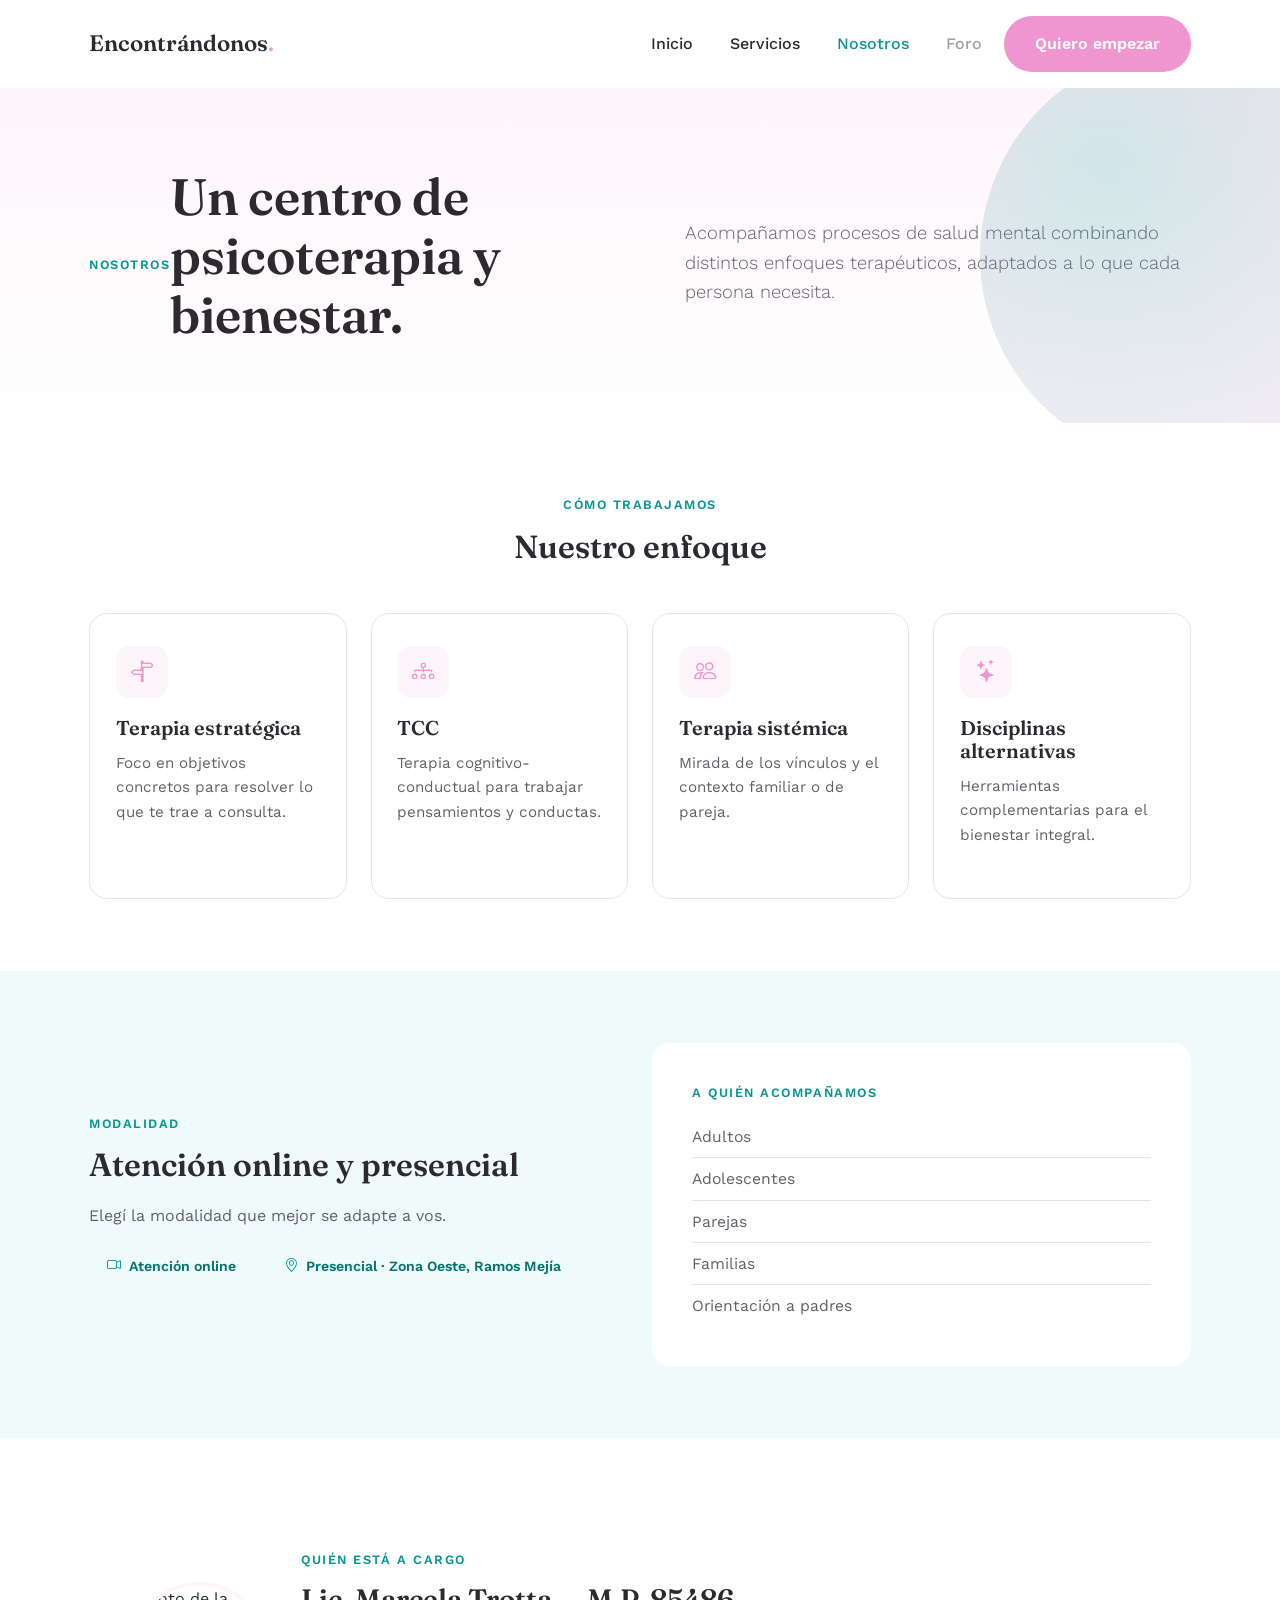
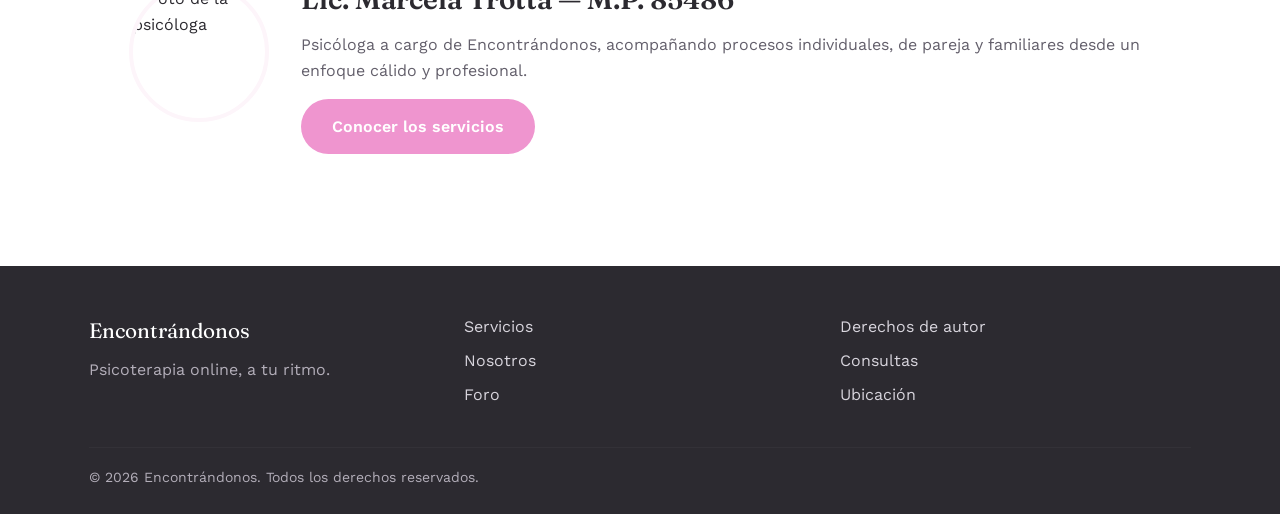
==== pages/nosotros.html @ 00f2ca42 "agregado de nosotros y su css, arreglo errores" ====
<!DOCTYPE html>
<html lang="es">
<head>
<meta charset="UTF-8">
<meta name="viewport" content="width=device-width, initial-scale=1.0">
<title>Nosotros · Encontrándonos</title>

<link rel="preconnect" href="https://fonts.googleapis.com">
<link href="https://fonts.googleapis.com/css2?family=Fraunces:wght@500;600;700&family=Work+Sans:wght@400;500;600&display=swap" rel="stylesheet">
<link href="https://cdn.jsdelivr.net/npm/bootstrap@5.3.3/dist/css/bootstrap.min.css" rel="stylesheet">
<link href="https://cdn.jsdelivr.net/npm/bootstrap-icons@1.11.3/font/bootstrap-icons.css" rel="stylesheet">
<link rel="stylesheet" href="../style.css">
</head>
<body>

<!-- NAV -->
<nav class="navbar navbar-expand-md">
  <div class="container">
    <a class="navbar-brand d-flex align-items-center" href="../index.html">
      <span>Encontrándonos<em>.</em></span>
    </a>
    <button class="navbar-toggler" type="button" data-bs-toggle="collapse" data-bs-target="#navMenu">
      <span class="navbar-toggler-icon"></span>
    </button>
    <div class="collapse navbar-collapse justify-content-end" id="navMenu">
      <ul class="navbar-nav align-items-md-center gap-md-2">
        <li class="nav-item"><a class="nav-link" href="../index.html">Inicio</a></li>
        <li class="nav-item"><a class="nav-link" href="servicios.html">Servicios</a></li>
        <li class="nav-item"><a class="nav-link active" href="#">Nosotros</a></li>
        <li class="nav-item"><a class="nav-link disabled" href="#" tabindex="-1">Foro</a></li>
        <li class="nav-item">
          <a class="btn-brand btn-primary" href="servicios.html">Quiero empezar</a>
        </li>
      </ul>
    </div>
  </div>
</nav>

<!-- INTRO -->
<header class="hero" style="padding-bottom:3rem;">
  <span class="breathing-circle" aria-hidden="true"></span>
  <div class="container">
    <p class="eyebrow">Nosotros</p>
    <h1 style="max-width:22ch;">Un centro de psicoterapia y bienestar.</h1>
    <p class="lead">
      Acompañamos procesos de salud mental combinando distintos enfoques terapéuticos,
      adaptados a lo que cada persona necesita.
    </p>
  </div>
</header>

<!-- ENFOQUE -->
<section class="section" id="enfoque">
  <div class="container">
    <div class="text-center mb-5">
      <p class="eyebrow">Cómo trabajamos</p>
      <h2>Nuestro enfoque</h2>
    </div>

    <div class="row g-4">
      <div class="col-12 col-sm-6 col-lg-3">
        <div class="item">
          <div class="item-icon"><i class="bi bi-signpost-split"></i></div>
          <h3>Terapia estratégica</h3>
          <p>Foco en objetivos concretos para resolver lo que te trae a consulta.</p>
        </div>
      </div>
      <div class="col-12 col-sm-6 col-lg-3">
        <div class="item">
          <div class="item-icon"><i class="bi bi-diagram-3"></i></div>
          <h3>TCC</h3>
          <p>Terapia cognitivo-conductual para trabajar pensamientos y conductas.</p>
        </div>
      </div>
      <div class="col-12 col-sm-6 col-lg-3">
        <div class="item">
          <div class="item-icon"><i class="bi bi-people"></i></div>
          <h3>Terapia sistémica</h3>
          <p>Mirada de los vínculos y el contexto familiar o de pareja.</p>
        </div>
      </div>
      <div class="col-12 col-sm-6 col-lg-3">
        <div class="item">
          <div class="item-icon"><i class="bi bi-stars"></i></div>
          <h3>Disciplinas alternativas</h3>
          <p>Herramientas complementarias para el bienestar integral.</p>
        </div>
      </div>
    </div>
  </div>
</section>

<!-- MODALIDAD -->
<section class="section section-alt">
  <div class="container">
    <div class="row align-items-center g-4">
      <div class="col-12 col-lg-6">
        <p class="eyebrow">Modalidad</p>
        <h2>Atención online y presencial</h2>
        <p>Elegí la modalidad que mejor se adapte a vos.</p>
        <div>
          <span class="chip"><i class="bi bi-camera-video"></i> Atención online</span>
          <span class="chip"><i class="bi bi-geo-alt"></i> Presencial · Zona Oeste, Ramos Mejía</span>
        </div>
      </div>
      <div class="col-12 col-lg-6">
        <div class="info">
          <p class="eyebrow">A quién acompañamos</p>
          <ul>
            <li>Adultos</li>
            <li>Adolescentes</li>
            <li>Parejas</li>
            <li>Familias</li>
            <li>Orientación a padres</li>
          </ul>
        </div>
      </div>
    </div>
  </div>
</section>

<!-- PROFESIONAL -->
<section class="section">
  <div class="container">
    <div class="info info-bio">
      <img src="https://placehold.co/280x280/08958f/ffffff?text=Foto" alt="Foto de la psicóloga">
      <div class="info-bio-text">
        <p class="eyebrow">Quién está a cargo</p>
        <h3>Lic. Marcela Trotta — M.P. 85486</h3>
        <p>Psicóloga a cargo de Encontrándonos, acompañando procesos individuales, de pareja y familiares desde un enfoque cálido y profesional.</p>
        <a href="servicios.html" class="btn-brand btn-primary">Conocer los servicios</a>
      </div>
    </div>
  </div>
</section>

<!-- FOOTER -->
<footer>
  <div class="container">
    <div class="row">
      <div class="col-md-4 mb-4 mb-md-0">
        <div class="footer-brand">Encontrándonos</div>
        <p class="mb-0" style="color:#b3aeb9;">Psicoterapia online, a tu ritmo.</p>
      </div>
      <div class="col-md-4 mb-4 mb-md-0">
        <ul class="footer-links">
          <li><a href="servicios.html">Servicios</a></li>
          <li><a href="#">Nosotros</a></li>
          <li><a href="#" class="disabled">Foro</a></li>
        </ul>
      </div>
      <div class="col-md-4">
        <!-- estas páginas se agregan en el archivo 4 -->
        <ul class="footer-links">
          <li><a href="#">Derechos de autor</a></li>
          <li><a href="#">Consultas</a></li>
          <li><a href="#">Ubicación</a></li>
        </ul>
      </div>
    </div>
    <hr>
    <small>© 2026 Encontrándonos. Todos los derechos reservados.</small>
  </div>
</footer>

<script src="https://cdn.jsdelivr.net/npm/bootstrap@5.3.3/dist/js/bootstrap.bundle.min.js"></script>
</body>
</html>
---- style.css ----
/* =========================================================
   Encontrándonos · Psicoterapia
   style.css — hoja de estilos base
   Clases principales: .container / .item / .info / .foro
   ========================================================= */

:root{
  --white: #ffffff;
  --primary: #ef95cf;        /* magenta pastel */
  --primary-dark: #d976b0;
  --secondary: #08958f;      /* cian vivido */
  --secondary-dark: #067370;
  --text: #2c2a30;
  --text-soft: #635f6b;
  --bg-soft: #fdf5fa;
  --bg-soft-2: #eefbfa;
  --border: #eee0ea;

  --font-display: "Fraunces", serif;
  --font-body: "Work Sans", sans-serif;

  --radius: 18px;
  --shadow: 0 10px 30px rgba(44, 42, 48, 0.08);
}

/* ---------- Reset base ---------- */
*, *::before, *::after{ box-sizing: border-box; }
html{ scroll-behavior: smooth; }
body{
  margin: 0;
  font-family: var(--font-body);
  color: var(--text);
  background: var(--white);
  line-height: 1.6;
}
h1, h2, h3, h4{
  font-family: var(--font-display);
  font-weight: 600;
  line-height: 1.15;
  margin: 0 0 .6em;
}
p{ margin: 0 0 1em; color: var(--text-soft); }
a{ text-decoration: none; color: inherit; }
img{ max-width: 100%; display: block; }
ul{ list-style: none; margin: 0; padding: 0; }

/* ---------- Utilidades de texto ---------- */
.eyebrow{
  font-size: .8rem;
  letter-spacing: .12em;
  text-transform: uppercase;
  color: var(--secondary);
  font-weight: 600;
}
.text-center{ text-align: center; }

/* ---------- Botones ---------- */
.btn-brand{
  display: inline-block;
  padding: .8rem 1.8rem;
  border-radius: 50px;
  font-family: var(--font-body);
  font-weight: 600;
  border: 2px solid transparent;
  cursor: pointer;
  transition: transform .2s ease, box-shadow .2s ease, background .2s ease;
}
.btn-primary{
  background: var(--primary);
  color: var(--white);
}
.btn-primary:hover{
  background: var(--primary-dark);
  transform: translateY(-2px);
  box-shadow: var(--shadow);
  color: var(--white);
}
.btn-outline{
  background: transparent;
  border-color: var(--secondary);
  color: var(--secondary);
}
.btn-outline:hover{
  background: var(--secondary);
  color: var(--white);
}

/* ---------- Navbar ---------- */
.navbar-brand{
  height: 4.5rem;
}
.navbar-brand span{
  font-family: var(--font-display);
  font-size: 1.4rem;
  font-weight: 600;
  color: var(--text);
}
.navbar-brand span em{
  font-style: normal;
  color: var(--primary);
}
.nav-link{
  font-weight: 500;
  color: var(--text) !important;
  margin: 0 .4rem;
  position: relative;
}
.nav-link::after{
  content: "";
  position: absolute;
  left: 0; bottom: -2px;
  width: 0; height: 2px;
  background: var(--secondary);
  transition: width .25s ease;
}
.nav-link:hover::after{ width: 100%; }
.nav-link.disabled{
  opacity: .45;
  pointer-events: none;
}
.nav-link.active{ color: var(--secondary) !important; }

/* ---------- Hero ---------- */
.hero{
  position: relative;
  overflow: hidden;
  padding: 5rem 0 6rem;
  background: linear-gradient(180deg, var(--bg-soft) 0%, var(--white) 100%);
}
.breathing-circle{
  position: absolute;
  top: 50%; right: -120px;
  width: 420px; height: 420px;
  border-radius: 50%;
  transform: translateY(-50%);
  background: radial-gradient(circle at 30% 30%, var(--secondary) 0%, var(--primary) 100%);
  opacity: .18;
  animation: breathe 6s ease-in-out infinite;
}
@keyframes breathe{
  0%, 100%{ transform: translateY(-50%) scale(1); }
  50%{ transform: translateY(-50%) scale(1.12); }
}
@media (prefers-reduced-motion: reduce){
  .breathing-circle{ animation: none; }
}
.hero h1{
  font-size: clamp(2.2rem, 4vw, 3.4rem);
  max-width: 14ch;
}
.hero h1 em{
  font-style: normal;
  color: var(--primary);
}
.hero p.lead{
  font-size: 1.15rem;
  max-width: 46ch;
}

/* ---------- Container (caja general de secciones/items) ---------- */
.section{
  padding: 4.5rem 0;
}
.section-alt{
  background: var(--bg-soft-2);
}
.container{
  width: 100%;
  max-width: 1140px;
  margin: 0 auto;
  padding: 0 1.2rem;
}

/* ---------- Item (tarjetas) ---------- */
.item{
  background: var(--white);
  border: 1px solid var(--border);
  border-radius: var(--radius);
  padding: 2rem 1.6rem;
  height: 100%;
  transition: transform .25s ease, box-shadow .25s ease;
}
.item:hover{
  transform: translateY(-6px);
  box-shadow: var(--shadow);
}
.item-icon{
  width: 52px; height: 52px;
  border-radius: 14px;
  display: flex; align-items: center; justify-content: center;
  font-size: 1.4rem;
  margin-bottom: 1.1rem;
  background: var(--bg-soft);
  color: var(--primary);
}
.item h3{ font-size: 1.25rem; }
.item p{ font-size: .95rem; margin-bottom: 1.2rem; }

/* variante para plan destacado */
.item-featured{
  border-color: var(--secondary);
  box-shadow: var(--shadow);
  position: relative;
}
.item-featured .badge-pop{
  position: absolute;
  top: -12px; left: 1.6rem;
  background: var(--secondary);
  color: var(--white);
  font-size: .72rem;
  font-weight: 600;
  padding: .3rem .8rem;
  border-radius: 50px;
}
.item-price{
  font-family: var(--font-display);
  font-size: 1.6rem;
  color: var(--secondary);
  margin-bottom: .2rem;
}
.item-price small{
  font-family: var(--font-body);
  font-size: .8rem;
  color: var(--text-soft);
  font-weight: 400;
}
.item ul{ margin-bottom: 1.4rem; }
.item ul li{
  font-size: .9rem;
  color: var(--text-soft);
  padding-left: 1.4rem;
  position: relative;
  margin-bottom: .5rem;
}
.item ul li::before{
  content: "✓";
  position: absolute;
  left: 0;
  color: var(--secondary);
  font-weight: 700;
}

/* ---------- Info (bloques de información / bio / formulario) ---------- */
.info{
  background: var(--white);
  border-radius: var(--radius);
  padding: 2.5rem;
}
.info-bio{
  display: flex;
  gap: 2rem;
  align-items: center;
  flex-wrap: wrap;
}
.info-bio img{
  width: 140px; height: 140px;
  border-radius: 50%;
  object-fit: cover;
  border: 4px solid var(--bg-soft);
}
.info-bio-text{ flex: 1; min-width: 220px; }

.info ul li{
  font-size: .98rem;
  color: var(--text-soft);
  padding: .5rem 0;
  border-bottom: 1px solid var(--border);
}
.info ul li:last-child{ border-bottom: none; }

/* Formulario dentro de .info */
.info form label{
  font-size: .85rem;
  font-weight: 600;
  color: var(--text);
  margin-bottom: .3rem;
  display: block;
}
.info .form-control,
.info .form-select{
  border: 1px solid var(--border);
  border-radius: 10px;
  padding: .65rem .9rem;
  font-family: var(--font-body);
}
.info .form-control:focus,
.info .form-select:focus{
  border-color: var(--secondary);
  box-shadow: 0 0 0 3px rgba(8,149,143,.15);
}

/* ---------- Chip (modalidad de atención, etiquetas cortas) ---------- */
.chip{
  display: inline-flex;
  align-items: center;
  gap: .5rem;
  padding: .6rem 1.1rem;
  border-radius: 50px;
  background: var(--bg-soft-2);
  color: var(--secondary-dark);
  font-weight: 600;
  font-size: .88rem;
  margin: 0 .5rem .5rem 0;
}
.chip i{ color: var(--secondary); }

/* ---------- Foro (placeholder para próxima actualización) ---------- */
.foro{
  background: var(--bg-soft);
  border-radius: var(--radius);
  padding: 2rem;
}

/* ---------- Footer ---------- */
footer{
  background: var(--text);
  color: var(--white);
  padding: 3rem 0 1.5rem;
}
footer .footer-brand{
  font-family: var(--font-display);
  font-size: 1.3rem;
  margin-bottom: .6rem;
}
footer a{
  color: #d8d5dd;
  transition: color .2s ease;
}
footer a:hover{ color: var(--primary); }
footer .footer-links li{ margin-bottom: .5rem; }
footer hr{ border-color: rgba(255,255,255,.12); margin: 2rem 0 1rem; }
footer small{ color: #b3aeb9; }

/* =========================================================
   MEDIA QUERIES — mobile primero
   ========================================================= */

/* Celular chico*/
@media (max-width: 575.98px){
  .hero{ padding: 3.5rem 0 4rem; text-align: center; }
  .hero p.lead{ margin: 0 auto 1.5rem; }
  .breathing-circle{ width: 260px; height: 260px; right: -80px; opacity: .12; }
  .section{ padding: 3rem 0; }
  .info-bio{ flex-direction: column; text-align: center; }
}

/* Tablet */
@media (min-width: 576px) and (max-width: 991.98px){
  .hero{ padding: 4rem 0 5rem; }
  .breathing-circle{ width: 340px; height: 340px; }
  .section{ padding: 4rem 0; }
}

/* PC / escritorio */
@media (min-width: 992px){
  .hero .container{
    display: flex;
    align-items: center;
  }
}
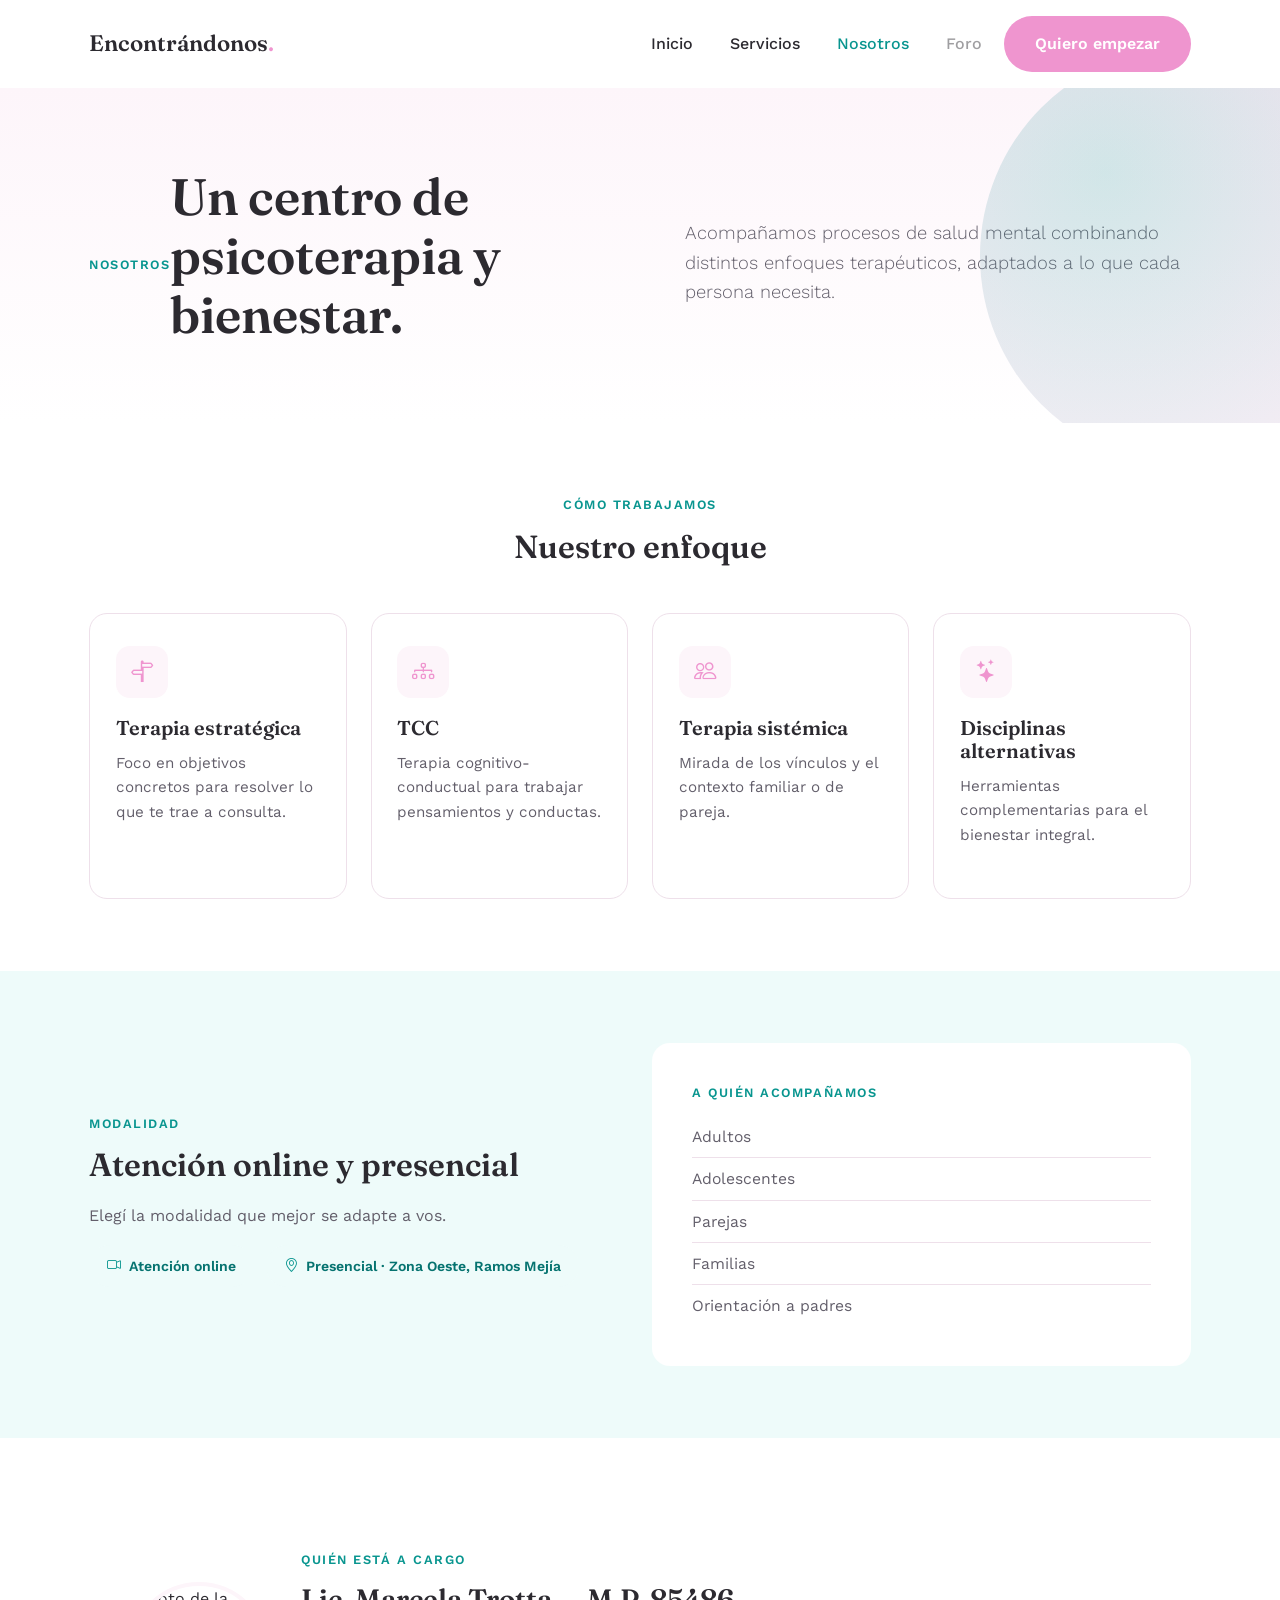
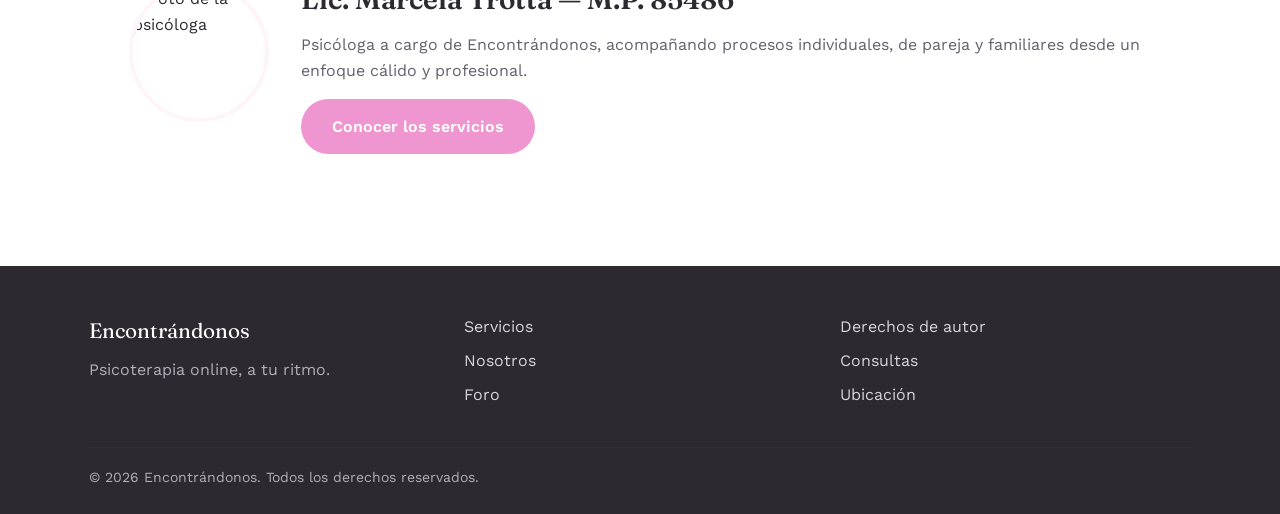
==== commit beebd798: "arreglo de css, reorganizacion, agregado de pages(informacion legal) y agregado de js" ====
--- a/pages/nosotros.html
+++ b/pages/nosotros.html
@@ -52,35 +52,35 @@
 <!-- ENFOQUE -->
 <section class="section" id="enfoque">
   <div class="container">
-    <div class="text-center mb-5">
+    <div class="text-center mb-5 reveal">
       <p class="eyebrow">Cómo trabajamos</p>
       <h2>Nuestro enfoque</h2>
     </div>
 
     <div class="row g-4">
       <div class="col-12 col-sm-6 col-lg-3">
-        <div class="item">
+        <div class="item reveal">
           <div class="item-icon"><i class="bi bi-signpost-split"></i></div>
           <h3>Terapia estratégica</h3>
           <p>Foco en objetivos concretos para resolver lo que te trae a consulta.</p>
         </div>
       </div>
       <div class="col-12 col-sm-6 col-lg-3">
-        <div class="item">
+        <div class="item reveal">
           <div class="item-icon"><i class="bi bi-diagram-3"></i></div>
           <h3>TCC</h3>
           <p>Terapia cognitivo-conductual para trabajar pensamientos y conductas.</p>
         </div>
       </div>
       <div class="col-12 col-sm-6 col-lg-3">
-        <div class="item">
+        <div class="item reveal">
           <div class="item-icon"><i class="bi bi-people"></i></div>
           <h3>Terapia sistémica</h3>
           <p>Mirada de los vínculos y el contexto familiar o de pareja.</p>
         </div>
       </div>
       <div class="col-12 col-sm-6 col-lg-3">
-        <div class="item">
+        <div class="item reveal">
           <div class="item-icon"><i class="bi bi-stars"></i></div>
           <h3>Disciplinas alternativas</h3>
           <p>Herramientas complementarias para el bienestar integral.</p>
@@ -104,7 +104,7 @@
         </div>
       </div>
       <div class="col-12 col-lg-6">
-        <div class="info">
+        <div class="info reveal">
           <p class="eyebrow">A quién acompañamos</p>
           <ul>
             <li>Adultos</li>
@@ -122,7 +122,7 @@
 <!-- PROFESIONAL -->
 <section class="section">
   <div class="container">
-    <div class="info info-bio">
+    <div class="info info-bio reveal">
       <img src="https://placehold.co/280x280/08958f/ffffff?text=Foto" alt="Foto de la psicóloga">
       <div class="info-bio-text">
         <p class="eyebrow">Quién está a cargo</p>
@@ -152,8 +152,8 @@
       <div class="col-md-4">
         <!-- estas páginas se agregan en el archivo 4 -->
         <ul class="footer-links">
-          <li><a href="#">Derechos de autor</a></li>
-          <li><a href="#">Consultas</a></li>
+          <li><a href="derechos.html">Derechos de autor</a></li>
+          <li><a href="consultas.html">Consultas</a></li>
           <li><a href="#">Ubicación</a></li>
         </ul>
       </div>
@@ -163,6 +163,12 @@
   </div>
 </footer>
 
+<!-- Volver arriba -->
+<button id="backToTop" class="back-to-top" aria-label="Volver arriba">
+  <i class="bi bi-arrow-up"></i>
+</button>
+
 <script src="https://cdn.jsdelivr.net/npm/bootstrap@5.3.3/dist/js/bootstrap.bundle.min.js"></script>
+<script src="../js/main.js"></script>
 </body>
 </html>
--- a/style.css
+++ b/style.css
@@ -86,6 +86,16 @@
 }
 
 /* ---------- Navbar ---------- */
+.navbar{
+  position: sticky;
+  top: 0;
+  z-index: 1000;
+  background: var(--white);
+  transition: box-shadow .25s ease;
+}
+.navbar.scrolled{
+  box-shadow: 0 4px 20px rgba(44, 42, 48, 0.08);
+}
 .navbar-brand{
   height: 4.5rem;
 }
@@ -160,6 +170,7 @@
 /* ---------- Container (caja general de secciones/items) ---------- */
 .section{
   padding: 4.5rem 0;
+  scroll-margin-top: 5.5rem;
 }
 .section-alt{
   background: var(--bg-soft-2);
@@ -311,6 +322,76 @@
   padding: 2rem;
 }
 
+/* ---------- Reveal al hacer scroll ---------- */
+.reveal{
+  opacity: 0;
+  transform: translateY(26px);
+  transition: opacity .6s ease, transform .6s ease;
+}
+.reveal.is-visible{
+  opacity: 1;
+  transform: translateY(0);
+}
+/* pequeño desfasaje entre tarjetas de una misma fila */
+.row > *:nth-child(1) .reveal{ transition-delay: .05s; }
+.row > *:nth-child(2) .reveal{ transition-delay: .15s; }
+.row > *:nth-child(3) .reveal{ transition-delay: .25s; }
+.row > *:nth-child(4) .reveal{ transition-delay: .35s; }
+@media (prefers-reduced-motion: reduce){
+  .reveal{ opacity: 1; transform: none; transition: none; }
+}
+
+/* ---------- Botón volver arriba ---------- */
+.back-to-top{
+  position: fixed;
+  right: 1.4rem;
+  bottom: 1.4rem;
+  width: 46px;
+  height: 46px;
+  border-radius: 50%;
+  border: none;
+  background: var(--secondary);
+  color: var(--white);
+  display: flex;
+  align-items: center;
+  justify-content: center;
+  font-size: 1.1rem;
+  box-shadow: var(--shadow);
+  cursor: pointer;
+  z-index: 999;
+  opacity: 0;
+  visibility: hidden;
+  transform: translateY(10px);
+  transition: opacity .3s ease, transform .3s ease, visibility .3s ease, background .2s ease;
+}
+.back-to-top.show{
+  opacity: 1;
+  visibility: visible;
+  transform: translateY(0);
+}
+.back-to-top:hover{ background: var(--secondary-dark); }
+
+/* ---------- Acordeón (FAQ de Consultas) ---------- */
+.accordion-item{
+  border: 1px solid var(--border);
+  border-radius: 12px !important;
+  overflow: hidden;
+  margin-bottom: 1rem;
+}
+.accordion-button{
+  font-family: var(--font-body);
+  font-weight: 600;
+  color: var(--text);
+}
+.accordion-button:not(.collapsed){
+  background: var(--bg-soft-2);
+  color: var(--secondary-dark);
+  box-shadow: none;
+}
+.accordion-button:focus{
+  box-shadow: 0 0 0 3px rgba(8,149,143,.15);
+}
+
 /* ---------- Footer ---------- */
 footer{
   background: var(--text);
